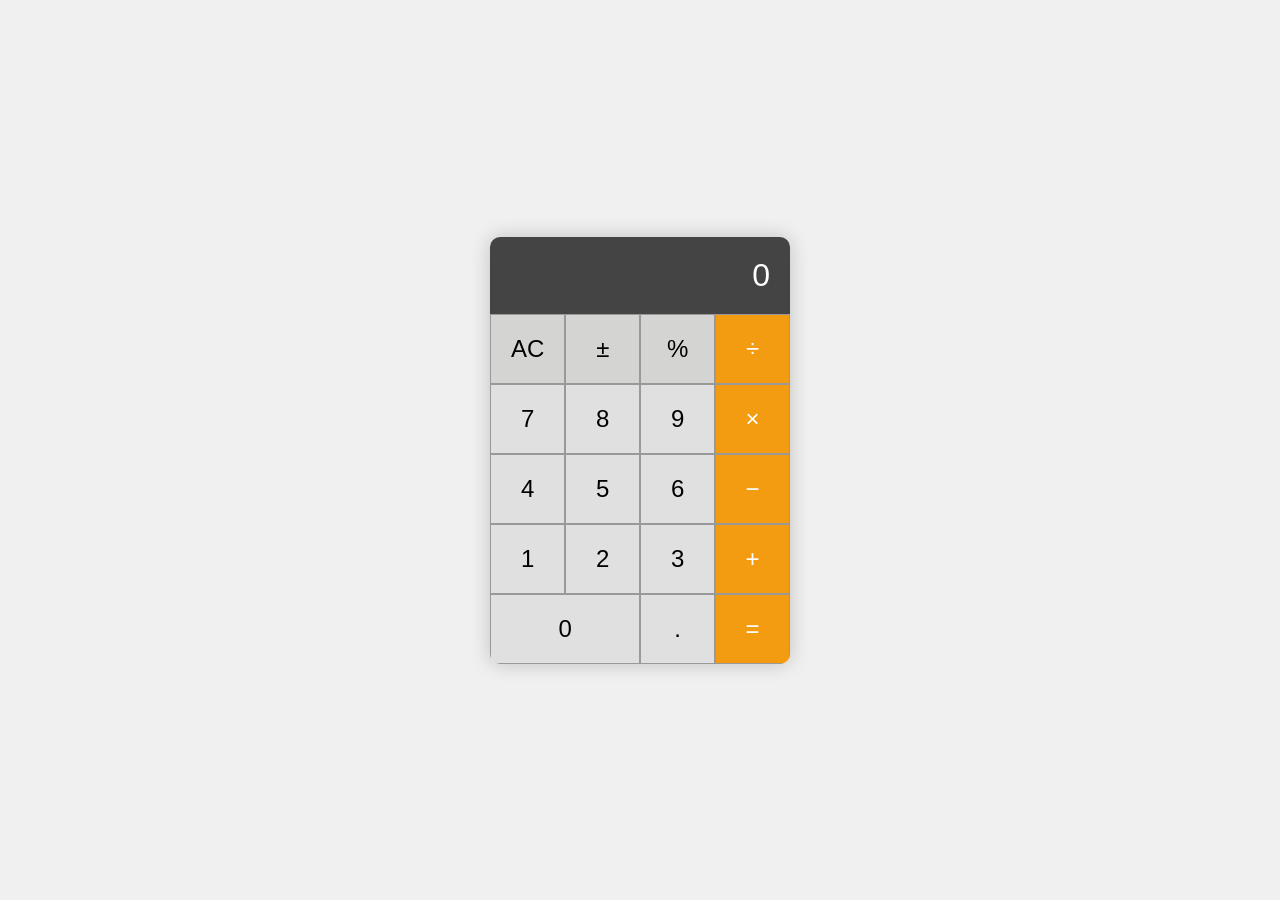
==== calc.html @ ee54f950 "Projeto Calculadora" ====
<!DOCTYPE html>
<html lang="en">
<head>
    <meta charset="UTF-8">
    <meta name="viewport" content="width=device-width, initial-scale=1.0">
    <title>iPhone Calculator</title>
    <link rel="stylesheet" href="calc.css">
</head>
<body>
    <div class="calculator">
        <div class="display">
            <div class="segundoNumero"></div>
            <div class="primeiroNumero"></div>
        </div>
        <div class="buttons">
            <button class="button function" id="clear">AC</button>
            <button class="button function" id="plus-minus">±</button>
            <button class="button function" id="percent">%</button>
            <button class="button operator" id="divide">÷</button>
            <button class="button number" value="7">7</button>
            <button class="button number" value="8 ">8</button>
            <button class="button number" value="9">9</button>
            <button class="button operator" id="multiply">×</button>
            <button class="button number" value="4">4</button>
            <button class="button number" value="5">5</button>
            <button class="button number" value="6">6</button>
            <button class="button operator" id="subtract">−</button>
            <button class="button number" value="1">1</button>
            <button class="button number" value="2">2</button>
            <button class="button number" value="3">3</button>
            <button class="button operator" id="add">+</button>
            <button class="button number zero" id="0">0</button>
            <button class="button number" id="decimal">.</button>
            <button class="button operator" id="equals">=</button>
        </div>
    </div>
    <script src="calc.js"></script>
</body>
</html>
---- calc.css ----
body {
    display: flex;
    justify-content: center;
    align-items: center;
    height: 100vh;
    background-color: #f0f0f0;
    margin: 0;
    font-family: 'Arial', sans-serif;
}

.calculator {
    width: 300px;
    border-radius: 10px;
    overflow: hidden;
    box-shadow: 0 0 20px rgba(0, 0, 0, 0.2);
}

.display {
    background-color: #444;
    color: white;
    text-align: right;
    padding: 20px;
    font-size: 2em;
}

.buttons {
    display: grid;
    grid-template-columns: repeat(4, 1fr);
}

.button {
    padding: 20px;
    border: 1px solid #999;
    text-align: center;
    font-size: 1.5em;
    cursor: pointer;
}

.button.function {
    background-color: #d4d4d2;
}

.button.operator {
    background-color: #f39c12;
    color: white;
}

.button.number {
    background-color: #e0e0e0;
}

.button.zero {
    grid-column: span 2;
}

.button:active {
    opacity: 0.7;
}
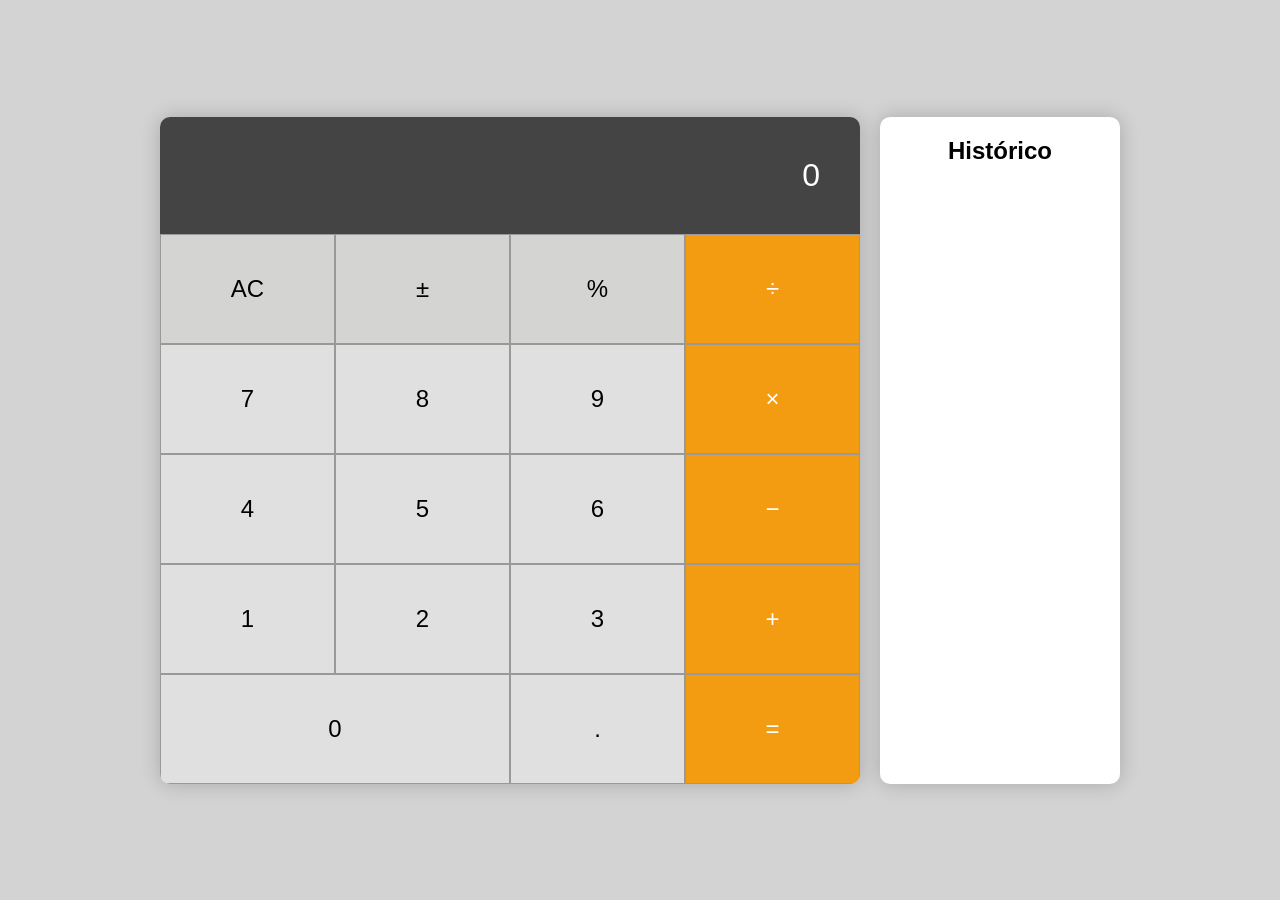
==== commit a21d159a: "Atualização Histórico" ====
--- a/calc.html
+++ b/calc.html
@@ -7,31 +7,39 @@
     <link rel="stylesheet" href="calc.css">
 </head>
 <body>
-    <div class="calculator">
-        <div class="display">
-            <div class="segundoNumero"></div>
-            <div class="primeiroNumero"></div>
+    <div class="container">
+        <div class="calculator">
+            <div class="display">
+                <div class="segundoNumero"></div>
+                <div class="primeiroNumero"></div>
+            </div>
+            <div class="buttons">
+                <button class="button function" id="clear">AC</button>
+                <button class="button function" id="plus-minus">±</button>
+                <button class="button function" id="percent">%</button>
+                <button class="button operator" id="divide">÷</button>
+                <button class="button number" value="7">7</button>
+                <button class="button number" value="8">8</button>
+                <button class="button number" value="9">9</button>
+                <button class="button operator" id="multiply">×</button>
+                <button class="button number" value="4">4</button>
+                <button class="button number" value="5">5</button>
+                <button class="button number" value="6">6</button>
+                <button class="button operator" id="subtract">−</button>
+                <button class="button number" value="1">1</button>
+                <button class="button number" value="2">2</button>
+                <button class="button number" value="3">3</button>
+                <button class="button operator" id="add">+</button>
+                <button class="button number zero" id="0">0</button>
+                <button class="button number" id="decimal">.</button>
+                <button class="button operator" id="equals">=</button>
+            </div>
         </div>
-        <div class="buttons">
-            <button class="button function" id="clear">AC</button>
-            <button class="button function" id="plus-minus">±</button>
-            <button class="button function" id="percent">%</button>
-            <button class="button operator" id="divide">÷</button>
-            <button class="button number" value="7">7</button>
-            <button class="button number" value="8 ">8</button>
-            <button class="button number" value="9">9</button>
-            <button class="button operator" id="multiply">×</button>
-            <button class="button number" value="4">4</button>
-            <button class="button number" value="5">5</button>
-            <button class="button number" value="6">6</button>
-            <button class="button operator" id="subtract">−</button>
-            <button class="button number" value="1">1</button>
-            <button class="button number" value="2">2</button>
-            <button class="button number" value="3">3</button>
-            <button class="button operator" id="add">+</button>
-            <button class="button number zero" id="0">0</button>
-            <button class="button number" id="decimal">.</button>
-            <button class="button operator" id="equals">=</button>
+        <div class="history">
+            <h2>Histórico</h2>
+            <ul id="history-list">
+                <!-- Histórico de cálculos será adicionado aqui -->
+            </ul>
         </div>
     </div>
     <script src="calc.js"></script>
--- a/calc.css
+++ b/calc.css
@@ -1,27 +1,30 @@
-
-
 body {
     display: flex;
     justify-content: center;
     align-items: center;
     height: 100vh;
-    background-color: #f0f0f0;
+    background-color: #D3D3D3;
     margin: 0;
     font-family: 'Arial', sans-serif;
 }
 
+.container {
+    display: flex;
+}
+
 .calculator {
-    width: 300px;
+    width: 700px;
     border-radius: 10px;
     overflow: hidden;
     box-shadow: 0 0 20px rgba(0, 0, 0, 0.2);
+    margin-right: 20px;
 }
 
 .display {
     background-color: #444;
     color: white;
     text-align: right;
-    padding: 20px;
+    padding: 40px;
     font-size: 2em;
 }
 
@@ -31,7 +34,7 @@
 }
 
 .button {
-    padding: 20px;
+    padding: 40px;
     border: 1px solid #999;
     text-align: center;
     font-size: 1.5em;
@@ -58,3 +61,31 @@
 .button:active {
     opacity: 0.7;
 }
+
+.history {
+    width: 200px;
+    background-color: #fff;
+    border-radius: 10px;
+    box-shadow: 0 0 20px rgba(0, 0, 0, 0.2);
+    padding: 20px;
+}
+
+.history h2 {
+    margin: 0 0 20px;
+    font-size: 1.5em;
+    text-align: center;
+}
+
+.history ul {
+    list-style: none;
+    padding: 0;
+}
+
+.history li {
+    padding: 10px;
+    border-bottom: 1px solid #ccc;
+}
+
+.history li:last-child {
+    border-bottom: none;
+}
